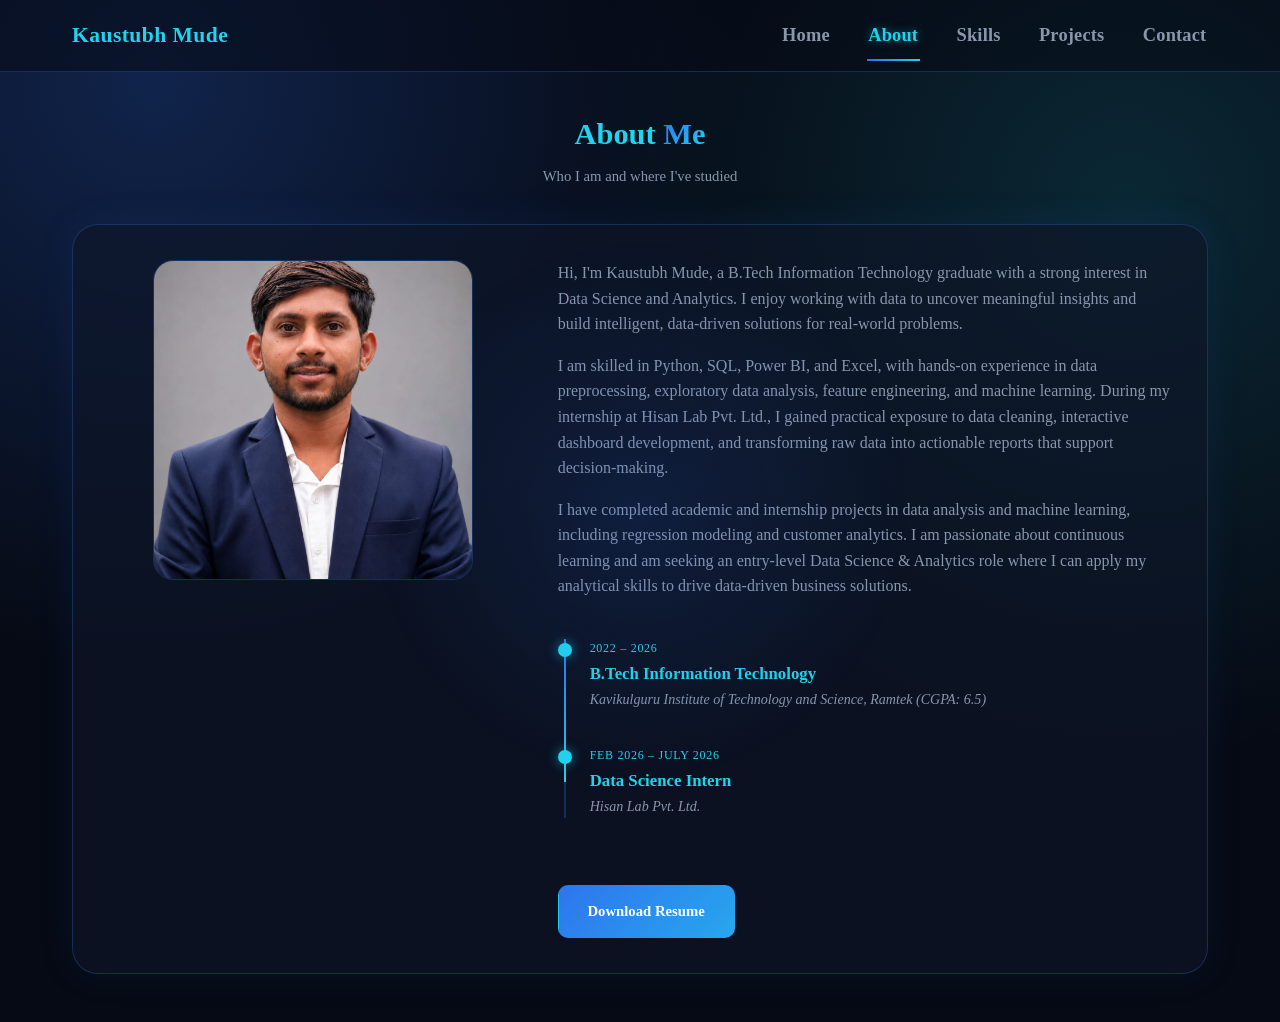
==== about.html @ b65ebd41 "Initial commit: Kaustubh Mude portfolio website" ====
<!DOCTYPE html>
<html lang="en">
<head>
<meta charset="UTF-8">
<meta name="viewport" content="width=device-width, initial-scale=1.0">
<title>About — Kaustubh Mude</title>
<link rel="stylesheet" href="style.css">
<style>
  /* Center the photo card within its grid column */
  .about-grid{
    align-items:start;
  }
  .about-photo-col{
    display:flex;
    justify-content:center;
    align-items:flex-start;
  }
  .flip-card{
    perspective:1200px;
  }
  .flip-inner{
    will-change:transform;
  }
  /* Glow that follows the cursor over the photo card */
  .flip-card{
    position:relative;
  }
  .flip-card::before{
    content:'';
    position:absolute;
    inset:-2px;
    border-radius:22px;
    background:radial-gradient(220px circle at var(--mx,50%) var(--my,50%), rgba(34,211,238,0.35), transparent 60%);
    opacity:0;
    transition:opacity .3s ease;
    pointer-events:none;
    z-index:2;
  }
  .flip-card:hover::before{
    opacity:1;
  }
</style>
</head>
<body>

  <div class="scroll-progress" id="scrollProgress"></div>
<div class="spotlight-cursor" id="spotlightCursor"></div>

<nav class="topnav">
  <div class="nav-inner">
    <div class="logo">Kaustubh Mude<span></span></div>
  
    <button class="nav-toggle" id="navToggle" aria-label="Menu"><span></span><span></span><span></span></button>
    <div class="nav-links" id="navLinks">
      <a href="index.html">Home</a>
      <a href="about.html" class="active">About</a>
      <a href="skills.html">Skills</a>
      <a href="projects.html">Projects</a>
      <a href="contact.html">Contact</a>
    </div>
  </div>
</nav>

<div class="page">
  <div class="head"><h2>About <span>Me</span></h2><p>Who I am and where I've studied</p></div>

  <section class="glow-card about-grid">
    <div class="about-photo-col">
      <div class="flip-card" id="flipCard">
        <div class="flip-inner">
          <div class="flip-front">
            <img src="profile.jpeg" alt="Kaustubh Mude">
          </div>
          <div class="flip-back">
            <h4>Quick facts</h4>
            <p>📍 Based in Nagpur, Maharashtra</p>
            <p>🎓 B.Tech IT, Kavikulguru Institute of Technology and Science</p>
            <p>💻 Loves building end-to-end ML pipelines</p>
            <p>📊 Passionate about Data Science & Analytics</p>
          </div>
        </div>
      </div>
    </div>

    <div class="about-text">
      <p>Hi, I'm Kaustubh Mude, a B.Tech Information Technology graduate with a strong interest in Data Science and Analytics. I enjoy working with data to uncover meaningful insights and build intelligent, data-driven solutions for real-world problems.</p>
      <p>I am skilled in Python, SQL, Power BI, and Excel, with hands-on experience in data preprocessing, exploratory data analysis, feature engineering, and machine learning. During my internship at Hisan Lab Pvt. Ltd., I gained practical exposure to data cleaning, interactive dashboard development, and transforming raw data into actionable reports that support decision-making.</p>
      <p>I have completed academic and internship projects in data analysis and machine learning, including regression modeling and customer analytics. I am passionate about continuous learning and am seeking an entry-level Data Science & Analytics role where I can apply my analytical skills to drive data-driven business solutions.</p>

      <div class="about-section-gap">
        <div class="timeline" id="timeline">
          <div class="timeline-fill" id="timelineFill"></div>

          <div class="timeline-item">
            <span class="timeline-dot"></span>
            <div class="timeline-year">2022 – 2026</div>
            <div class="timeline-title">B.Tech Information Technology</div>
            <div class="timeline-sub">Kavikulguru Institute of Technology and Science, Ramtek (CGPA: 6.5)</div>
          </div>

          <div class="timeline-item">
            <span class="timeline-dot"></span>
            <div class="timeline-year">Feb 2026 – July 2026</div>
            <div class="timeline-title">Data Science Intern</div>
            <div class="timeline-sub">Hisan Lab Pvt. Ltd.</div>
          </div>
        </div>

        <a href="Kaustubh_Mude_Resume.pdf" class="btn btn-primary btn-pulse" target="_blank" rel="noopener" style="margin-top:2rem; display:inline-flex;">
          Download Resume
        </a>
      </div>
    </div>
  </section>
</div>

<button class="back-to-top" id="backToTop" title="Back to top">↑</button>

<script>
  const toggle = document.getElementById('navToggle');
  const links = document.getElementById('navLinks');
  toggle.addEventListener('click', () => {
    links.classList.toggle('open');
    toggle.classList.toggle('open');
  });

  // Timeline scroll animation
  const timelineItems = document.querySelectorAll('.timeline-item');
  const timelineFill = document.getElementById('timelineFill');

  function updateTimeline() {
    let lastVisibleIndex = -1;

    timelineItems.forEach((item, i) => {
      const rect = item.getBoundingClientRect();
      if (rect.top < window.innerHeight * 0.85) {
        item.classList.add('in-view');
        lastVisibleIndex = i;
      }
    });

    if (lastVisibleIndex >= 0 && timelineItems.length > 0) {
      const lastItem = timelineItems[lastVisibleIndex];
      const timelineRect = document.getElementById('timeline').getBoundingClientRect();
      const itemRect = lastItem.getBoundingClientRect();
      const fillHeight = (itemRect.top + itemRect.height / 2) - timelineRect.top;
      timelineFill.style.height = Math.max(0, fillHeight) + 'px';
    }
  }

  window.addEventListener('scroll', updateTimeline);
  window.addEventListener('load', updateTimeline);
  window.addEventListener('resize', updateTimeline);

  // Scroll progress bar
  const scrollProgress = document.getElementById('scrollProgress');
  function updateScrollProgress() {
    const scrollTop = window.scrollY;
    const docHeight = document.documentElement.scrollHeight - window.innerHeight;
    const pct = docHeight > 0 ? (scrollTop / docHeight) * 100 : 0;
    scrollProgress.style.width = pct + '%';
  }
  window.addEventListener('scroll', updateScrollProgress);
  window.addEventListener('load', updateScrollProgress);

  // Back to top button
  const backToTop = document.getElementById('backToTop');
  window.addEventListener('scroll', () => {
    backToTop.classList.toggle('show', window.scrollY > 400);
  });
  backToTop.addEventListener('click', () => {
    window.scrollTo({ top: 0, behavior: 'smooth' });
  });

  // Theme toggle
  const themeToggle = document.getElementById('themeToggle');
  themeToggle.addEventListener('click', () => {
    document.body.classList.toggle('light-mode');
    themeToggle.textContent = document.body.classList.contains('light-mode') ? '☀️' : '🌙';
  });

  // Cursor spotlight glow
  const spotlight = document.getElementById('spotlightCursor');
  document.addEventListener('mousemove', (e) => {
    spotlight.style.setProperty('--x', e.clientX + 'px');
    spotlight.style.setProperty('--y', e.clientY + 'px');
  });

  // 3D tilt + glow-follow on the photo flip card
  const flipCard = document.getElementById('flipCard');
  flipCard.addEventListener('mousemove', (e) => {
    const rect = flipCard.getBoundingClientRect();
    const x = e.clientX - rect.left;
    const y = e.clientY - rect.top;

    // glow position
    flipCard.style.setProperty('--mx', x + 'px');
    flipCard.style.setProperty('--my', y + 'px');

    // subtle 3D tilt
    const centerX = rect.width / 2;
    const centerY = rect.height / 2;
    const rotateY = ((x - centerX) / centerX) * 8;
    const rotateX = -((y - centerY) / centerY) * 8;
    flipCard.style.setProperty('--tiltX', rotateX + 'deg');
    flipCard.style.setProperty('--tiltY', rotateY + 'deg');
    flipCard.querySelector('.flip-inner').style.transform =
      flipCard.matches(':hover') && !flipCard.classList.contains('flipped')
        ? `rotateX(${rotateX}deg) rotateY(${rotateY}deg)`
        : '';
  });
  flipCard.addEventListener('mouseleave', () => {
    flipCard.querySelector('.flip-inner').style.transform = '';
  });
</script>

<script src="common.js"></script>
</body>

</html>
---- style.css ----
*,*::before,*::after{box-sizing:border-box;margin:0;padding:0;}
:root{
  --bg:#060a14;
  --card:rgba(15,22,40,0.65);
  --border:rgba(59,130,246,0.25);
  --blue:#2F6FED;
  --cyan:#22d3ee;
  --text:#22d3ee;
  --muted:#8996ac;
  --grad:linear-gradient(135deg,#2F6FED,#22d3ee);
  --grad-soft:linear-gradient(135deg,rgba(47,111,237,0.9),rgba(34,211,238,0.9));

  /* Typography Scale */
  --font-heading:'Times New Roman', system-ui, sans-serif;
  --font-body:'Times New Roman', system-ui, sans-serif;

  --fs-h1: clamp(2.1rem, 6vw, 3.5rem);
  --fs-h2: clamp(1.5rem, 4vw, 2rem);
  --fs-h3: clamp(1rem, 2.4vw, 1.15rem);
  --fs-body: clamp(0.92rem, 1.6vw, 1rem);
  --fs-small: 0.875rem;
  --fs-xsmall: 0.75rem;

  --fw-bold: 700;
  --fw-semibold: 600;
  --fw-regular: 400;

  /* Fluid spacing — tightened so sections don't feel too far apart while scrolling */
  --space-section: clamp(2rem, 4vw, 3rem);
  --space-card: clamp(1.4rem, 3vw, 2.2rem);

  /* Motion */
  --ease: cubic-bezier(.4,0,.2,1);
}

h1, h2, h3, h4, .logo, .role, .edu-degree, .card h3{
  font-family: var(--font-heading);
}

p, a, span, li, .tag, .muted{
  font-family: var(--font-body);
}

h1{ font-size: var(--fs-h1); font-weight: var(--fw-bold); }
h2{ font-size: var(--fs-h2); font-weight: var(--fw-bold); }
h3{ font-size: var(--fs-h3); font-weight: var(--fw-semibold); }
p, body{ font-size: var(--fs-body); font-weight: var(--fw-regular); }
.eyebrow, .card-tag, .edu-year{ font-size: var(--fs-xsmall); }

/* scroll-behavior set to auto — Lenis (JS) now handles smooth scrolling.
   Leaving this as "smooth" causes native + Lenis scroll to fight each other,
   producing jerky speed and inconsistent section gaps. */
html{scroll-behavior:auto;}

body{
  background:
    radial-gradient(circle at 12% 8%, rgba(47,111,237,0.25) 0%, transparent 40%),
    radial-gradient(circle at 88% 20%, rgba(34,211,238,0.15) 0%, transparent 40%),
    var(--bg);
  color:var(--text);
  font-family:'Times New Roman',system-ui,-apple-system,sans-serif;
  line-height:1.6;
  min-height:100vh;
  overflow-x:hidden;
}
::selection{background:var(--blue);color:#fff;}
a{color:inherit;}
img{max-width:100%;display:block;}

/* Respect reduced-motion preference */
@media (prefers-reduced-motion: reduce){
  *{ animation-duration:0.01ms !important; animation-iteration-count:1 !important; transition-duration:0.01ms !important; scroll-behavior:auto !important; }
}

/* ===== LENIS SMOOTH SCROLL SUPPORT ===== */
/* Lenis adds these classes/attributes to <html> — keep native overscroll
   from double-bouncing against Lenis's own inertia. */
html.lenis, html.lenis body{
  height:auto;
}
html.lenis.lenis-smooth{
  scroll-behavior:auto !important;
}
html.lenis.lenis-smooth [data-lenis-prevent]{
  overscroll-behavior:contain;
}
html.lenis.lenis-stopped{
  overflow:hidden;
}
/* Elements Lenis measures/transforms — avoids sub-pixel jitter during scroll */
.lenis iframe{
  pointer-events:none;
}

/* ===== TOP NAV ===== */
.topnav{
  position:fixed; top:0; left:0; width:100%; z-index:200;
  background:rgba(6,10,20,0.55);
  border-bottom:1px solid var(--border);
  backdrop-filter:blur(14px);
  -webkit-backdrop-filter:blur(14px);
}
.nav-inner{
  max-width:1200px; margin:0 auto;
  padding:1rem clamp(1.2rem, 4vw, 2rem);
  display:flex; align-items:center; justify-content:space-between;
}
.logo{ font-size:clamp(1.15rem,2.5vw,1.35rem); font-weight:800; letter-spacing:.02em; }
.logo span{ color:var(--cyan); }
.nav-links{ display:flex; gap:clamp(1.2rem,3vw,2.2rem); align-items:center; }
.nav-links a{
  text-decoration:none; color:var(--muted); font-weight:700; font-size:clamp(0.95rem,1.6vw,1.15rem);
  padding:.3rem .1rem; transition:color .2s var(--ease); position:relative; letter-spacing:.01em;
}
.nav-links a::after{
  content:''; position:absolute; left:0; bottom:-6px; width:0; height:2px;
  background:var(--grad); transition:width .25s var(--ease);
}
.nav-links a:hover{ color:var(--text); }
.nav-links a:hover::after{ width:100%; }
.nav-links a.active{ color:var(--cyan); }
.nav-links a.active::after{ width:100%; }

/* Animated hamburger -> X */
.nav-toggle{
  display:none; flex-direction:column; justify-content:center; gap:5px;
  width:40px; height:40px; background:none; border:none; cursor:pointer;
  padding:6px; position:relative; z-index:210;
}
.nav-toggle span{
  width:24px; height:2px; background:var(--text); border-radius:2px;
  transition:transform .3s var(--ease), opacity .3s var(--ease);
  transform-origin:center;
}
.nav-toggle.open span:nth-child(1){ transform:translateY(7px) rotate(45deg); }
.nav-toggle.open span:nth-child(2){ opacity:0; }
.nav-toggle.open span:nth-child(3){ transform:translateY(-7px) rotate(-45deg); }

/* ===== PAGE WRAPPER ===== */
.page{
  max-width:1200px; margin:0 auto;
  padding:110px clamp(1.2rem, 4vw, 2rem) var(--space-section);
}

/* ===== GLOW CARD (reused block) ===== */
.glow-card{
  background:var(--card);
  border:1px solid var(--border);
  border-radius:26px;
  padding:var(--space-card) clamp(1.4rem,4vw,2.2rem);
  backdrop-filter:blur(14px);
  -webkit-backdrop-filter:blur(14px);
  box-shadow:0 0 40px rgba(47,111,237,0.08);
}

/* ===== HOME / HERO ===== */
.hero-split{
  display:grid; grid-template-columns:1.15fr .85fr; gap:clamp(2rem,5vw,3rem);
  align-items:center; min-height:calc(100vh - 180px);
}
.hero-text .eyebrow{
  display:inline-block; color:var(--cyan); font-weight:700; font-size:.85rem;
  letter-spacing:.08em; text-transform:uppercase; margin-bottom:1rem;
}
.hero-text h1{
  font-size:clamp(2.1rem,6vw,3.5rem); font-weight:800; line-height:1.15;
}
.hero-text h1 .hl{
  background:rgba(255,255,255,0.06); padding:.05em .35em; border-radius:6px;
  box-decoration-break:clone; -webkit-box-decoration-break:clone;
}
.hero-text h1 .grad{
  background:var(--grad); -webkit-background-clip:text; background-clip:text; color:transparent;
}
.hero-text .role{
  display:inline-block; margin-top:.9rem; font-size:clamp(1rem,2vw,1.15rem); font-weight:700; color:var(--cyan);
  background:rgba(34,211,238,0.08); padding:.15em .5em; border-radius:6px;
  box-decoration-break:clone; -webkit-box-decoration-break:clone;
}
.hero-text p.tag{ margin-top:1.4rem; max-width:480px; color:var(--muted); }
.hero-btns{ display:flex; gap:1rem; margin-top:2rem; flex-wrap:wrap; }

/* ===== BUTTONS (new, more responsive + attractive) ===== */
.btn{
  position:relative;
  padding:.85rem 1.8rem; border-radius:10px; font-weight:600; font-size:clamp(0.85rem,1.6vw,0.92rem);
  text-decoration:none; cursor:pointer; border:1px solid transparent;
  transition:transform .25s var(--ease), box-shadow .25s var(--ease), border-color .25s var(--ease), color .25s var(--ease);
  display:inline-flex; align-items:center; justify-content:center; gap:.5rem;
  overflow:hidden; isolation:isolate; white-space:nowrap;
}
.btn:focus-visible{ outline:2px solid var(--cyan); outline-offset:3px; }

.btn-primary{
  background:var(--grad); color:#fff;
  background-size:200% 200%;
  background-position:0% 50%;
}
.btn-primary::before{
  content:''; position:absolute; inset:0; z-index:-1;
  background:linear-gradient(120deg, transparent 20%, rgba(255,255,255,0.35) 45%, transparent 70%);
  transform:translateX(-120%);
  transition:transform .6s var(--ease);
}
.btn-primary:hover::before{ transform:translateX(120%); }
.btn-primary:hover{
  box-shadow:0 0 24px rgba(47,111,237,0.55);
  transform:translateY(-2px);
  background-position:100% 50%;
}
.btn-primary:active{ transform:translateY(0) scale(.98); }

.btn-ghost{
  border-color:var(--border); color:var(--text); background:transparent;
}
.btn-ghost::after{
  content:''; position:absolute; inset:0; z-index:-1; border-radius:inherit;
  background:var(--grad); opacity:0; transition:opacity .3s var(--ease);
}
.btn-ghost:hover{ border-color:transparent; color:#fff; transform:translateY(-2px); }
.btn-ghost:hover::after{ opacity:1; }
.btn-ghost:active{ transform:translateY(0) scale(.98); }

.social-row{ display:flex; gap:.8rem; margin-top:2.2rem; flex-wrap:wrap; }
.social-row a{
  width:42px; height:42px; border-radius:50%; border:1px solid var(--border);
  display:flex; align-items:center; justify-content:center; color:var(--muted);
  text-decoration:none; font-size:1rem; transition:all .25s var(--ease); background:rgba(255,255,255,0.02);
}
.social-row a:hover{
  color:#fff; border-color:transparent; background:var(--grad);
  box-shadow:0 0 16px rgba(47,111,237,0.5); transform:translateY(-3px) rotate(6deg);
}

.hero-visual{ position:relative; display:flex; align-items:center; justify-content:center; }
.hero-visual::before{
  content:''; position:absolute;
  width:min(410px, 78vw); height:min(410px, 78vw); border-radius:50%;
  background:radial-gradient(circle, rgba(47,111,237,0.35), rgba(34,211,238,0.12) 60%, transparent 75%);
  filter:blur(10px); z-index:0;
}
.photo-ring{
  position:relative; z-index:1;
  width:min(340px, 60vw); max-width:100%;
  aspect-ratio:1/1;
  border-radius:50%; padding:6px;
  background:conic-gradient(from 0deg, var(--blue), var(--cyan), var(--blue));
  animation:ringGlow 4s ease-in-out infinite;
}
@keyframes ringGlow{
  0%,100%{ box-shadow:0 0 30px rgba(47,111,237,0.4); }
  50%{ box-shadow:0 0 55px rgba(34,211,238,0.65); }
}
.photo-ring-inner{
  width:100%; height:100%; border-radius:50%; overflow:hidden; background:#0d1526;
}
.photo-ring-inner img{ width:100%; height:100%; object-fit:cover; }

/* ===== SECTION HEADS ===== */
.head{ text-align:center; margin-bottom:2.2rem; }
.head h2{ font-size:clamp(1.5rem,4vw,1.9rem); font-weight:700; }
.head h2 span{ background:var(--grad); -webkit-background-clip:text; background-clip:text; color:transparent; }
.head p{ color:var(--muted); margin-top:.4rem; font-size:.92rem; }

/* ===== ABOUT ===== */
.about-grid{ display:grid; grid-template-columns:.8fr 1.2fr; gap:clamp(1.6rem,4vw,2.5rem); align-items:start; }
.about-photo{ width:100%; border-radius:20px; overflow:hidden; border:1px solid var(--border); }
.about-photo img{ width:100%; height:100%; object-fit:cover; }
.about-text p{ color:var(--muted); margin-bottom:1rem; }
.edu-item{ padding:1rem 0; border-bottom:1px solid var(--border); display:flex; flex-direction:column; gap:.15rem; }
.edu-item:last-child{ border-bottom:none; }
.edu-year{ font-size:.75rem; color:var(--cyan); text-transform:uppercase; letter-spacing:.06em; }
.edu-degree{ font-size:clamp(0.95rem,2vw,1.05rem); font-weight:700; margin-top:.2rem; }
.edu-school{ font-size:.9rem; color:var(--muted); font-style:italic; }
.about-section-gap{ margin-top:2.5rem; }

/* ===== SKILLS ===== */
.skills-inner{ display:grid; grid-template-columns:1fr 1.2fr; gap:clamp(1.6rem,4vw,2.5rem); align-items:start; }
.skills-intro p{ color:var(--muted); font-size:.92rem; }
.skill-row{ margin-bottom:1.1rem; }
.skill-row:last-child{ margin-bottom:0; }
.skill-row .label{ display:flex; justify-content:space-between; align-items:baseline; font-size:.9rem; margin-bottom:.4rem; }
.skill-row .label b{ color:var(--cyan); font-weight:600; }
.track{ height:8px; background:#0d1526; border-radius:6px; overflow:hidden; }
.fill{
  height:100%; border-radius:6px; background:var(--grad); width:0;
  transition:width 1.2s var(--ease); box-shadow:0 0 10px rgba(34,211,238,0.5);
  position:relative; overflow:hidden;
}
.fill::after{
  content:''; position:absolute; inset:0;
  background:linear-gradient(90deg, transparent, rgba(255,255,255,0.4), transparent);
  animation:shimmer 2.4s ease-in-out infinite;
}
@keyframes shimmer{
  0%{ transform:translateX(-100%); }
  100%{ transform:translateX(100%); }
}

/* ===== PORTFOLIO ===== */
.projects-grid{
  display:grid;
  grid-template-columns:repeat(auto-fit, minmax(min(100%, 280px), 1fr));
  gap:clamp(1rem,3vw,1.4rem);
  align-items:stretch;
}
.card{
  background:#0b1224; border:1px solid var(--border); border-radius:16px;
  overflow:hidden; transition:transform .3s var(--ease), border-color .3s var(--ease), box-shadow .3s var(--ease);
  display:flex; flex-direction:column;
}
.card:hover{ transform:translateY(-4px); border-color:var(--blue); box-shadow:0 12px 30px rgba(47,111,237,0.2); }
.card-banner{
  height:110px; background:linear-gradient(135deg, rgba(47,111,237,0.35), rgba(34,211,238,0.35));
  display:flex; align-items:center; justify-content:center; font-size:1.7rem; flex-shrink:0;
}
.card-body{ padding:clamp(1rem,3vw,1.2rem); display:flex; flex-direction:column; flex:1; }
.card-tag{ font-size:.7rem; text-transform:uppercase; letter-spacing:.07em; color:var(--cyan); font-weight:700; margin-bottom:.4rem; }
.card h3{ font-size:clamp(0.95rem,2vw,1.02rem); margin-bottom:.5rem; }
.card p{ font-size:.85rem; color:var(--muted); margin-bottom:.9rem; flex:1; }
.pills{ display:flex; flex-wrap:wrap; gap:.35rem; margin-top:auto; }
.pill{ background:#0d1526; border:1px solid var(--border); color:var(--muted); font-size:.7rem; padding:.2rem .55rem; border-radius:6px; }

.card-impact{
  display:flex; align-items:center; gap:.4rem;
  font-size:.82rem; font-weight:600; color:var(--cyan);
  background:rgba(34,211,238,0.08); border:1px solid rgba(34,211,238,0.25);
  border-radius:8px; padding:.5rem .7rem; margin-bottom:.9rem;
}
.card-impact::before{ content:"📈"; font-size:.9rem; }

.card-links{ display:flex; gap:.7rem; margin-top:auto; padding-top:.9rem; flex-wrap:wrap; }
.card-links a{
  flex:1 1 120px; text-align:center; font-size:.82rem; font-weight:600;
  text-decoration:none; padding:.55rem .8rem; border-radius:8px;
  transition:transform .2s var(--ease), box-shadow .2s var(--ease), border-color .2s var(--ease), color .2s var(--ease);
}
.card-links .demo-link{ background:var(--grad); color:#fff; }
.card-links .demo-link:hover{ box-shadow:0 0 16px rgba(47,111,237,0.5); transform:translateY(-2px); }
.card-links .code-link{ border:1px solid var(--border); color:var(--text); background:transparent; }
.card-links .code-link:hover{ border-color:var(--blue); color:var(--cyan); }

.project-link{
    display:inline-block;
    margin-top:18px;
    font-size:1rem;
    font-weight:700;
    color:var(--text);
    text-decoration:none;
    border-bottom:2px solid var(--blue);
    padding-bottom:3px;
    transition:all .3s var(--ease);
}
.project-link:hover{
    color:var(--cyan);
    border-color:var(--cyan);
    transform:translateX(6px);
}

/* ===== CONTACT ===== */
/* ===== CONTACT ===== */

.contact-box{ text-align:center; display:flex; flex-direction:column; align-items:center; }

.contact-sub{ color:var(--muted); font-size:var(--fs-intro); margin-top:.5rem; }

.contact-links{ display:flex; gap:1.2rem; justify-content:center; margin-top:1.8rem; flex-wrap:wrap; }

.contact-links a{

  text-decoration:none; font-weight:600; font-size:.92rem;

  display:flex; align-items:center; gap:.4rem;

  padding:.75rem 1.4rem; border:1px solid var(--border); border-radius:10px;

  transition:all var(--dur-fast) var(--ease);

}

.contact-links a:hover{ border-color:var(--blue); color:var(--cyan); box-shadow:0 0 16px rgba(47,111,237,0.25); transform:translateY(-2px); }



footer{ text-align:center; color:var(--muted); font-size:.82rem; padding:2.5rem 1rem 3rem; }

/* ===== RESPONSIVE BREAKPOINTS ===== */

/* Large tablets / small laptops */
@media(max-width:1024px){
  .page{ padding-top:120px; }
  .hero-split{ gap:2rem; }
}

/* Small laptops — collapse hero to a single centered column so the
   photo ring and text never feel cramped or get clipped. */
@media(max-width:1024px) and (min-width:861px){
  .hero-split{ grid-template-columns:1fr; text-align:center; min-height:auto; padding-top:1rem; gap:2.5rem; }
  .hero-btns, .social-row{ justify-content:center; }
  .hero-text p.tag{ margin-left:auto; margin-right:auto; }
  .hero-visual{ order:-1; }
}

/* Tablets */
@media(max-width:860px){
  .hero-split{ grid-template-columns:1fr; text-align:center; min-height:auto; padding-top:1rem; }
  .hero-btns, .social-row{ justify-content:center; }
  .hero-text p.tag{ margin-left:auto; margin-right:auto; }
  .about-grid{ grid-template-columns:1fr; }
  .skills-inner{ grid-template-columns:1fr; }
  .hero-visual{ order:-1; }
}

/* Mobile nav */
@media(max-width:700px){
  .nav-links{
    position:absolute; top:100%; left:0; width:100%; flex-direction:column;
    background:rgba(6,10,20,0.97); padding:1.2rem clamp(1.2rem,4vw,2rem); gap:1.2rem;
    border-bottom:1px solid var(--border);
    max-height:0; overflow:hidden; opacity:0;
    transition:max-height .35s var(--ease), opacity .3s var(--ease);
  }
  .nav-links.open{ display:flex; max-height:400px; opacity:1; }
  .nav-toggle{ display:flex; }
  .page{ padding-top:100px; }
  .btn{ width:100%; }
  .hero-btns{ flex-direction:column; align-items:stretch; }
}

/* Small phones */
@media(max-width:480px){
  .page{ padding-left:1.2rem; padding-right:1.2rem; }
  .hero-text p.tag{ font-size:0.92rem; }
  .glow-card{ padding:1.6rem 1.2rem; border-radius:18px; }
  .photo-ring{ width:min(260px, 70vw); }
  .card-links{ flex-direction:column; }
  .card-links a{ flex:1 1 auto; }
  .social-row a{ width:38px; height:38px; }
}

/* Very small phones */
@media(max-width:380px){
  .logo{ font-size:1.05rem; }
  .nav-inner{ padding:.85rem 1rem; }
  .btn{ padding:.75rem 1.3rem; }
}

/* =========================================================
   NEW HERO FEATURES
   ========================================================= */

/* 1) Cursor spotlight glow — put one <div class="spotlight-cursor"></div>
      right after <body> opening tag */
.spotlight-cursor{
  pointer-events:none;
  position:fixed; inset:0; z-index:5;
  background:radial-gradient(600px circle at var(--x,50%) var(--y,50%), rgba(47,111,237,0.14), transparent 45%);
  transition:background .12s linear;
}
@media(max-width:700px){ .spotlight-cursor{ display:none; } } /* no hover on touch devices */

/* 2) Magnetic buttons — add class "btn-magnetic" alongside .btn-primary/.btn-ghost */
.btn-magnetic{ will-change:transform; }

/* 3) Typewriter role-switcher — wrap the changing word in <span class="role-type" id="roleType"></span> */
.role-type{
  display:inline-block; position:relative; min-height:1.3em;
  border-right:2px solid var(--cyan);
  animation:blink-caret .75s step-end infinite;
  padding-right:2px;
}
@keyframes blink-caret{ 50%{ border-color:transparent; } }

/* 4) Live status badge */
.status-badge{
  display:inline-flex; align-items:center; gap:.55rem;
  background:rgba(34,211,238,0.08); border:1px solid rgba(34,211,238,0.25);
  padding:.4rem .95rem; border-radius:999px; font-size:.8rem; font-weight:700;
  color:var(--cyan); margin-bottom:1rem; letter-spacing:.02em;
}
.status-dot{
  width:8px; height:8px; border-radius:50%; background:#22c55e; flex-shrink:0;
  animation:pulse-dot 2s infinite;
}
@keyframes pulse-dot{
  0%{ box-shadow:0 0 0 0 rgba(34,197,94,0.55); }
  70%{ box-shadow:0 0 0 9px rgba(34,197,94,0); }
  100%{ box-shadow:0 0 0 0 rgba(34,197,94,0); }
}

/* 5) 3D tilt photo — wrap .photo-ring in <div class="photo-ring-wrap"> */
.photo-ring-wrap{ perspective:900px; }
.photo-ring-wrap .photo-ring{
  transition:transform .15s ease-out;
  transform-style:preserve-3d;
}

/* 8) Floating tech-stack badges around hero photo */
/* Floating tech icon chips around hero photo */
.tech-orbit{
  position:absolute; inset:0; pointer-events:none; z-index:2;
}

.tech-badge{
  position:absolute;
  width:58px; height:58px;
  display:flex; align-items:center; justify-content:center;
  background:#0d1526;
  border:1px solid var(--border);
  border-radius:18px;
  font-size:1.7rem;
  box-shadow:0 10px 26px rgba(0,0,0,0.45);
  animation:float-badge 6s ease-in-out infinite;
}

.tech-badge:hover{
  transform:translateY(-6px) scale(1.08);
  box-shadow:0 14px 32px rgba(47,111,237,0.4);
}

@keyframes float-badge{
  0%,100%{ transform:translateY(0); }
  50%{ transform:translateY(-14px); }
}

.deco-dot{
  position:absolute;
  border-radius:50%;
  background:rgba(255,255,255,0.06);
  border:1px solid rgba(255,255,255,0.08);
  animation:float-badge 7s ease-in-out infinite;
}

@media(max-width:860px){
  .tech-orbit{ display:none; }
}

/* Scroll progress bar */
.scroll-progress{
  position:fixed; top:0; left:0; height:3px; width:0%;
  background:var(--grad); z-index:999; transition:width .1s linear;
}

/* Page fade-in on load */
body{ animation:pageFadeIn .5s ease both; }
@keyframes pageFadeIn{
  from{ opacity:0; transform:translateY(8px); }
  to{ opacity:1; transform:translateY(0); }
}

/* Back to top button */
.back-to-top{
  position:fixed; bottom:24px; right:24px; z-index:150;
  width:46px; height:46px; border-radius:50%;
  background:var(--grad); color:#fff; border:none; cursor:pointer;
  display:flex; align-items:center; justify-content:center; font-size:1.1rem;
  box-shadow:0 8px 22px rgba(47,111,237,0.4);
  opacity:0; visibility:hidden; transform:translateY(10px);
  transition:all .3s var(--ease);
}
.back-to-top.show{ opacity:1; visibility:visible; transform:translateY(0); }
.back-to-top:hover{ transform:translateY(-4px); box-shadow:0 12px 28px rgba(47,111,237,0.55); }

/* Theme toggle (light mode override) */
.theme-toggle{
  width:42px; height:42px; border-radius:50%; border:1px solid var(--border);
  background:transparent; color:var(--text); cursor:pointer; font-size:1.1rem;
  display:flex; align-items:center; justify-content:center; transition:.2s;
}
.theme-toggle:hover{ border-color:var(--blue); color:var(--cyan); }

body.light-mode{
  --bg:#f4f7fc;
  --card:rgba(255,255,255,0.75);
  --border:rgba(47,111,237,0.18);
  --text:#101828;
  --muted:#5b6577;
}

/* =========================================================
   ABOUT PAGE
   ========================================================= */

/* Timeline */
.timeline{ position:relative; margin-top:2rem; padding-left:2rem; }
.timeline::before{
  content:''; position:absolute; left:6px; top:0; bottom:0; width:2px;
  background:var(--border);
}
.timeline-fill{
  position:absolute; left:6px; top:0; width:2px; height:0%;
  background:var(--grad); transition:height .3s ease;
}
.timeline-item{
  position:relative; margin-bottom:2.2rem; opacity:0; transform:translateX(-14px);
  transition:opacity .5s ease, transform .5s ease;
}
.timeline-item.in-view{ opacity:1; transform:translateX(0); }
.timeline-dot{
  position:absolute; left:-2rem; top:4px; width:14px; height:14px; border-radius:50%;
  background:#0d1526; border:2px solid var(--border); transition:.3s;
}
.timeline-item.in-view .timeline-dot{
  background:var(--cyan); border-color:var(--cyan); box-shadow:0 0 12px rgba(34,211,238,0.6);
}
.timeline-year{ font-size:.75rem; color:var(--cyan); text-transform:uppercase; letter-spacing:.06em; }
.timeline-title{ font-size:1.05rem; font-weight:700; margin-top:.2rem; }
.timeline-sub{ font-size:.88rem; color:var(--muted); font-style:italic; }

/* Pulsing resume button */
.btn-pulse{ animation:pulseGlow 2.2s ease-in-out infinite; }
@keyframes pulseGlow{
  0%,100%{ box-shadow:0 0 0 0 rgba(47,111,237,0.5); }
  50%{ box-shadow:0 0 0 10px rgba(47,111,237,0); }
}

/* Flip card */
.flip-card{ perspective:1000px; width:100%; max-width:320px; aspect-ratio:1/1; margin:0 auto; }
.flip-inner{
  position:relative; width:100%; height:100%; transition:transform .6s var(--ease);
  transform-style:preserve-3d;
}
.flip-card:hover .flip-inner{ transform:rotateY(180deg); }
.flip-front, .flip-back{
  position:absolute; inset:0; backface-visibility:hidden; border-radius:20px;
  overflow:hidden; border:1px solid var(--border);
}
.flip-front img{ width:100%; height:100%; object-fit:cover; }
.flip-back{
  background:var(--card); backdrop-filter:blur(14px); transform:rotateY(180deg);
  display:flex; flex-direction:column; justify-content:center; padding:1.5rem; gap:.8rem;
}
.flip-back h4{ color:var(--cyan); font-size:.95rem; margin-bottom:.4rem; }
.flip-back p{ font-size:.85rem; color:var(--muted); }

/* =========================================================
   SKILLS PAGE
   ========================================================= */

/* Tabs */
.skill-tabs{ display:flex; gap:.6rem; margin-bottom:1.6rem; flex-wrap:wrap; }
.skill-tab{
  padding:.55rem 1.1rem; border-radius:999px; border:1px solid var(--border);
  background:transparent; color:var(--muted); font-weight:600; font-size:.85rem;
  cursor:pointer; transition:.25s;
}
.skill-tab:hover{ color:var(--text); border-color:var(--blue); }
.skill-tab.active{ background:var(--grad); color:#fff; border-color:transparent; }
.skill-panel{ display:none; }
.skill-panel.active{ display:block; animation:pageFadeIn .35s ease both; }

/* Tooltip on skill bars */
.skill-row{ position:relative; }
.skill-row .tooltip{
  position:absolute; bottom:100%; left:0; margin-bottom:.5rem;
  background:#0d1526; border:1px solid var(--border); color:var(--text);
  font-size:.75rem; padding:.45rem .7rem; border-radius:8px; white-space:nowrap;
  opacity:0; pointer-events:none; transform:translateY(4px);
  transition:opacity .2s, transform .2s; z-index:10;
}
.skill-row:hover .tooltip{ opacity:1; transform:translateY(0); }

/* Radar chart container */
.radar-wrap{ max-width:420px; margin:2rem auto 0; }

/* =========================================================
   PROJECTS PAGE
   ========================================================= */

.filter-row{ display:flex; gap:.6rem; margin-bottom:1.6rem; flex-wrap:wrap; }
.filter-btn{
  padding:.5rem 1.05rem; border-radius:999px; border:1px solid var(--border);
  background:transparent; color:var(--muted); font-size:.82rem; font-weight:600;
  cursor:pointer; transition:.25s;
}
.filter-btn:hover{ color:var(--text); border-color:var(--blue); }
.filter-btn.active{ background:var(--grad); color:#fff; border-color:transparent; }
.card{ display:none; } /* hidden by default, JS shows matching ones */
.card.show{ display:flex; animation:pageFadeIn .35s ease both; }

/* Hover preview swap */
.card-banner{ position:relative; overflow:hidden; }
.card-banner img.preview-gif{
  position:absolute; inset:0; width:100%; height:100%; object-fit:cover;
  opacity:0; transition:opacity .3s ease;
}
.card:hover .card-banner img.preview-gif{ opacity:1; }

/* GitHub stats badge */
.gh-stats{ display:flex; gap:.7rem; margin-top:.6rem; font-size:.75rem; color:var(--muted); }
.gh-stats span{ display:flex; align-items:center; gap:.25rem; }

/* =========================================================
   CONTACT PAGE
   ========================================================= */

/* Floating label inputs */
.form-group{ position:relative; margin-bottom:1.6rem; }
.form-group input, .form-group textarea{
  width:100%; padding:1rem .9rem .5rem; background:#0d1526;
  border:1px solid var(--border); border-radius:10px; color:var(--text);
  font-size:.95rem; outline:none; transition:border-color .2s;
}
.form-group input:focus, .form-group textarea:focus{ border-color:var(--blue); }
.form-group label{
  position:absolute; left:.9rem; top:1rem; color:var(--muted); font-size:.95rem;
  pointer-events:none; transition:all .2s ease;
}
.form-group input:focus + label,
.form-group input:not(:placeholder-shown) + label,
.form-group textarea:focus + label,
.form-group textarea:not(:placeholder-shown) + label{
  top:-.5rem; left:.7rem; font-size:.72rem; color:var(--cyan);
  background:var(--bg); padding:0 .3rem;
}

/* Copy email button + toast */
.copy-email-btn{
  border:1px solid var(--border); background:transparent; color:var(--text);
  padding:.5rem .9rem; border-radius:8px; font-size:.82rem; cursor:pointer; transition:.2s;
}
.copy-email-btn:hover{ border-color:var(--blue); color:var(--cyan); }
.toast{
  position:fixed; bottom:24px; left:50%; transform:translateX(-50%) translateY(20px);
  background:#0d1526; border:1px solid var(--border); color:var(--text);
  padding:.7rem 1.2rem; border-radius:10px; font-size:.85rem;
  opacity:0; pointer-events:none; transition:all .3s ease; z-index:300;
}
.toast.show{ opacity:1; transform:translateX(-50%) translateY(0); }

/* ==========================================================================
   ★ ADDITIONS BELOW
   ========================================================================== */

/* -----------------------------------------------------------
   A) BACKGROUND AMBIENCE: animated gradient, floating particles,
      neural-network lines, blob shape, moving stars
----------------------------------------------------------- */

/* A1) Animated gradient background (alternative full-page backdrop) */
.bg-animated-gradient{
  position:fixed; inset:0; z-index:-2;
  background:linear-gradient(-45deg, #060a14, #0b1a3a, #062633, #060a14);
  background-size:400% 400%;
  animation:gradientShift 16s ease infinite;
}
@keyframes gradientShift{
  0%{ background-position:0% 50%; }
  50%{ background-position:100% 50%; }
  100%{ background-position:0% 50%; }
}

/* A2) Floating particles container — populate with JS-generated <span class="particle"> */
.bg-particles{
  position:fixed; inset:0; z-index:-1; overflow:hidden; pointer-events:none;
}
.particle{
  position:absolute; bottom:-10px; border-radius:50%;
  background:radial-gradient(circle, rgba(34,211,238,0.9), rgba(47,111,237,0.1));
  animation:floatUp linear infinite;
}
@keyframes floatUp{
  0%{ transform:translateY(0) translateX(0); opacity:0; }
  10%{ opacity:.8; }
  90%{ opacity:.4; }
  100%{ transform:translateY(-110vh) translateX(20px); opacity:0; }
}

/* A3) AI neural-network animation — canvas element, JS draws nodes/lines onto it */
.bg-neural{
  position:fixed; inset:0; z-index:-1; pointer-events:none; opacity:.55;
}

/* A4) Blob animation — soft morphing shape behind hero content */
.bg-blob{
  position:fixed; z-index:-2; filter:blur(60px); opacity:.5;
  border-radius:42% 58% 65% 35% / 45% 45% 55% 55%;
  animation:blobMorph 12s ease-in-out infinite, blobDrift 18s ease-in-out infinite;
}
.blob-1{
  width:420px; height:420px; top:-100px; left:-120px;
  background:radial-gradient(circle at 30% 30%, var(--blue), transparent 70%);
}
.blob-2{
  width:380px; height:380px; bottom:-140px; right:-100px;
  background:radial-gradient(circle at 60% 60%, var(--cyan), transparent 70%);
  animation-delay:-4s, -6s;
}
@keyframes blobMorph{
  0%,100%{ border-radius:42% 58% 65% 35% / 45% 45% 55% 55%; }
  50%{ border-radius:58% 42% 35% 65% / 55% 60% 40% 45%; }
}
@keyframes blobDrift{
  0%,100%{ transform:translate(0,0) scale(1); }
  50%{ transform:translate(30px,-20px) scale(1.08); }
}

/* A5) Moving stars — small twinkling dots, populate with JS-generated <span class="star"> */
.bg-stars{ position:fixed; inset:0; z-index:-2; overflow:hidden; pointer-events:none; }
.star{
  position:absolute; width:2px; height:2px; background:#fff; border-radius:50%;
  animation:twinkle var(--dur, 3s) ease-in-out infinite, driftStar var(--drift-dur, 40s) linear infinite;
  opacity:.6;
}
@keyframes twinkle{
  0%,100%{ opacity:.15; }
  50%{ opacity:1; }
}
@keyframes driftStar{
  from{ transform:translateY(0); }
  to{ transform:translateY(-30px); }
}

/* -----------------------------------------------------------
   B) STICKY NAVBAR — active-section highlight
----------------------------------------------------------- */
.nav-links a.active{
  color:var(--cyan);
  text-shadow:0 0 10px rgba(34,211,238,0.5);
}
.topnav.scrolled{
  background:rgba(6,10,20,0.85);
  box-shadow:0 4px 24px rgba(0,0,0,0.35);
}

/* -----------------------------------------------------------
   C) SKILLS — categorized badge cards
----------------------------------------------------------- */
.skill-cat-grid{
  display:grid;
  grid-template-columns:repeat(auto-fit, minmax(min(100%, 240px), 1fr));
  gap:clamp(1rem,3vw,1.4rem);
  margin-top:1.5rem;
}
.skill-cat-card{
  background:var(--card); border:1px solid var(--border); border-radius:18px;
  padding:1.3rem 1.2rem; backdrop-filter:blur(14px); -webkit-backdrop-filter:blur(14px);
  transition:transform .3s var(--ease), border-color .3s var(--ease), box-shadow .3s var(--ease);
}
.skill-cat-card:hover{
  transform:translateY(-4px); border-color:var(--blue);
  box-shadow:0 12px 30px rgba(47,111,237,0.18);
}
.skill-cat-title{
  font-size:.95rem; font-weight:700; color:var(--cyan);
  text-transform:uppercase; letter-spacing:.05em; margin-bottom:.9rem;
  display:flex; align-items:center; gap:.5rem;
}
.badge-row{ display:flex; flex-wrap:wrap; gap:.6rem; }
.skill-badge{
  display:inline-flex; align-items:center; gap:.45rem;
  background:#0d1526; border:1px solid var(--border); color:var(--text);
  font-size:.82rem; font-weight:600; padding:.45rem .85rem; border-radius:10px;
  transition:transform .2s var(--ease), border-color .2s var(--ease), box-shadow .2s var(--ease);
}
.skill-badge i, .skill-badge svg, .skill-badge img{
  width:1.05em; height:1.05em; font-size:1.05em; flex-shrink:0;
}
.skill-badge:hover{
  transform:translateY(-3px) scale(1.04); border-color:var(--cyan);
  box-shadow:0 6px 16px rgba(34,211,238,0.3);
}

/* -----------------------------------------------------------
   D) CIRCULAR SKILL PROGRESS INDICATORS
----------------------------------------------------------- */
.circ-skill-grid{
  display:grid; grid-template-columns:repeat(auto-fit, minmax(130px,1fr));
  gap:1.4rem; margin-top:1.5rem; text-align:center;
}
.circ-skill{ position:relative; width:130px; margin:0 auto; }
.circ-skill svg{ width:100%; height:100%; transform:rotate(-90deg); }
.circ-track{
  fill:none; stroke:#0d1526; stroke-width:10;
}
.circ-fill{
  fill:none; stroke:url(#circGradient); stroke-width:10; stroke-linecap:round;
  stroke-dasharray:326.7; /* 2*PI*52 */
  stroke-dashoffset:calc(326.7 - (326.7 * var(--pct, 0) / 100));
  transition:stroke-dashoffset 1.4s var(--ease);
  filter:drop-shadow(0 0 6px rgba(34,211,238,0.5));
}
.circ-label{
  position:absolute; inset:0; display:flex; flex-direction:column;
  align-items:center; justify-content:center;
}
.circ-pct{ font-size:1.1rem; font-weight:800; color:var(--text); }
.circ-name{ font-size:.72rem; color:var(--muted); margin-top:.2rem; }

/* -----------------------------------------------------------
   E) PROJECT DETAIL MODAL POPUP
----------------------------------------------------------- */
.modal-overlay{
  position:fixed; inset:0; z-index:400;
  background:rgba(4,7,14,0.75); backdrop-filter:blur(6px); -webkit-backdrop-filter:blur(6px);
  display:flex; align-items:center; justify-content:center; padding:1.5rem;
  opacity:0; visibility:hidden; transition:opacity .3s var(--ease), visibility .3s var(--ease);
}
.modal-overlay.open{ opacity:1; visibility:visible; }
.modal-box{
  background:#0b1224; border:1px solid var(--border); border-radius:22px;
  max-width:720px; width:100%; max-height:85vh; overflow-y:auto;
  padding:clamp(1.5rem,4vw,2.2rem);
  transform:translateY(24px) scale(.97); transition:transform .35s var(--ease);
  box-shadow:0 30px 80px rgba(0,0,0,0.55);
}
.modal-overlay.open .modal-box{ transform:translateY(0) scale(1); }
.modal-close{
  position:absolute; top:1.2rem; right:1.4rem; background:transparent; border:none;
  color:var(--muted); font-size:1.6rem; line-height:1; cursor:pointer; transition:color .2s;
}
.modal-close:hover{ color:var(--cyan); }
.modal-title{ font-size:1.3rem; font-weight:800; margin-bottom:.3rem; }
.modal-subtitle{ color:var(--cyan); font-size:.85rem; font-weight:600; margin-bottom:1.2rem; }
.modal-section{ margin-bottom:1.2rem; }
.modal-section h5{
  font-size:.8rem; text-transform:uppercase; letter-spacing:.06em;
  color:var(--cyan); margin-bottom:.4rem;
}
.modal-section p{ color:var(--muted); font-size:.9rem; }
.modal-screens{
  display:grid; grid-template-columns:repeat(auto-fit,minmax(140px,1fr)); gap:.7rem; margin-top:.6rem;
}
.modal-screens img{ border-radius:10px; border:1px solid var(--border); }
.modal-metric{
  display:inline-flex; align-items:center; gap:.4rem; background:rgba(34,211,238,0.08);
  border:1px solid rgba(34,211,238,0.25); color:var(--cyan); font-weight:700;
  font-size:.85rem; padding:.4rem .8rem; border-radius:8px; margin-right:.5rem; margin-bottom:.5rem;
}
body.modal-open{ overflow:hidden; } /* lock scroll when modal is open */

/* -----------------------------------------------------------
   F) SCROLL-REVEAL / ENTRANCE ANIMATION UTILITIES
----------------------------------------------------------- */
.reveal{ opacity:0; transition:opacity .6s var(--ease), transform .6s var(--ease); }
.reveal.in-view{ opacity:1; transform:none; }

.fade-up{ transform:translateY(28px); }
.fade-down{ transform:translateY(-28px); }
.slide-left{ transform:translateX(-40px); }
.slide-right{ transform:translateX(40px); }
.zoom-in{ transform:scale(.9); }
.rotate-in{ transform:rotate(-6deg) scale(.95); }

/* Hover-lift utility, usable on any card/badge/button */
.hover-lift{ transition:transform .25s var(--ease), box-shadow .25s var(--ease); }
.hover-lift:hover{ transform:translateY(-6px); box-shadow:0 14px 32px rgba(47,111,237,0.25); }

/* Ripple button effect — add class "btn-ripple", JS injects a .ripple span on click */
.btn-ripple{ position:relative; overflow:hidden; }
.btn-ripple .ripple{
  position:absolute; border-radius:50%; transform:scale(0);
  background:rgba(255,255,255,0.5); animation:rippleAnim .6s ease-out;
  pointer-events:none;
}
@keyframes rippleAnim{
  to{ transform:scale(3); opacity:0; }
}

/* -----------------------------------------------------------
   G) CURSOR EFFECTS — custom cursor, glow, magnetic buttons
----------------------------------------------------------- */
@media(hover:hover) and (pointer:fine){
  body.custom-cursor-active{ cursor:none; }
  body.custom-cursor-active a, body.custom-cursor-active button{ cursor:none; }
}

.custom-cursor{
  position:fixed; top:0; left:0; width:32px; height:32px; border-radius:50%;
  border:1.5px solid var(--cyan); pointer-events:none; z-index:9999;
  transform:translate(-50%,-50%); transition:width .2s var(--ease), height .2s var(--ease),
    background .2s var(--ease), border-color .2s var(--ease);
  mix-blend-mode:difference;
}
.custom-cursor-dot{
  position:fixed; top:0; left:0; width:6px; height:6px; border-radius:50%;
  background:var(--cyan); pointer-events:none; z-index:9999; transform:translate(-50%,-50%);
}
body.cursor-hover .custom-cursor{
  width:54px; height:54px; background:rgba(34,211,238,0.15); border-color:transparent;
}

.cursor-glow{
  position:fixed; top:0; left:0; width:220px; height:220px; border-radius:50%;
  background:radial-gradient(circle, rgba(47,111,237,0.25), transparent 70%);
  pointer-events:none; z-index:9998; transform:translate(-50%,-50%);
  transition:opacity .3s ease; filter:blur(4px);
}

.btn-magnetic{
  transform:translate(var(--mx, 0), var(--my, 0));
  transition:transform .25s var(--ease);
}
.btn-magnetic:not(:hover){ --mx:0px; --my:0px; }

/* =========================================================
   VISIBLE THEMED SCROLLBAR — keeps the scrollbar clearly
   visible on the dark background
   ========================================================= */
html{
  scrollbar-color: var(--blue) #0a1220;
  scrollbar-width: auto;
}
::-webkit-scrollbar{
  width:12px; height:12px;
}
::-webkit-scrollbar-track{
  background:#0a1220;
}
::-webkit-scrollbar-thumb{
  background:linear-gradient(180deg, var(--blue), var(--cyan));
  border-radius:8px;
  border:2px solid #0a1220;
}
::-webkit-scrollbar-thumb:hover{
  background:var(--cyan);
}
@media(max-width:700px){
  /* Mobile browsers use overlay scrollbars by default; keep them slim */
  ::-webkit-scrollbar{ width:6px; height:6px; }
}
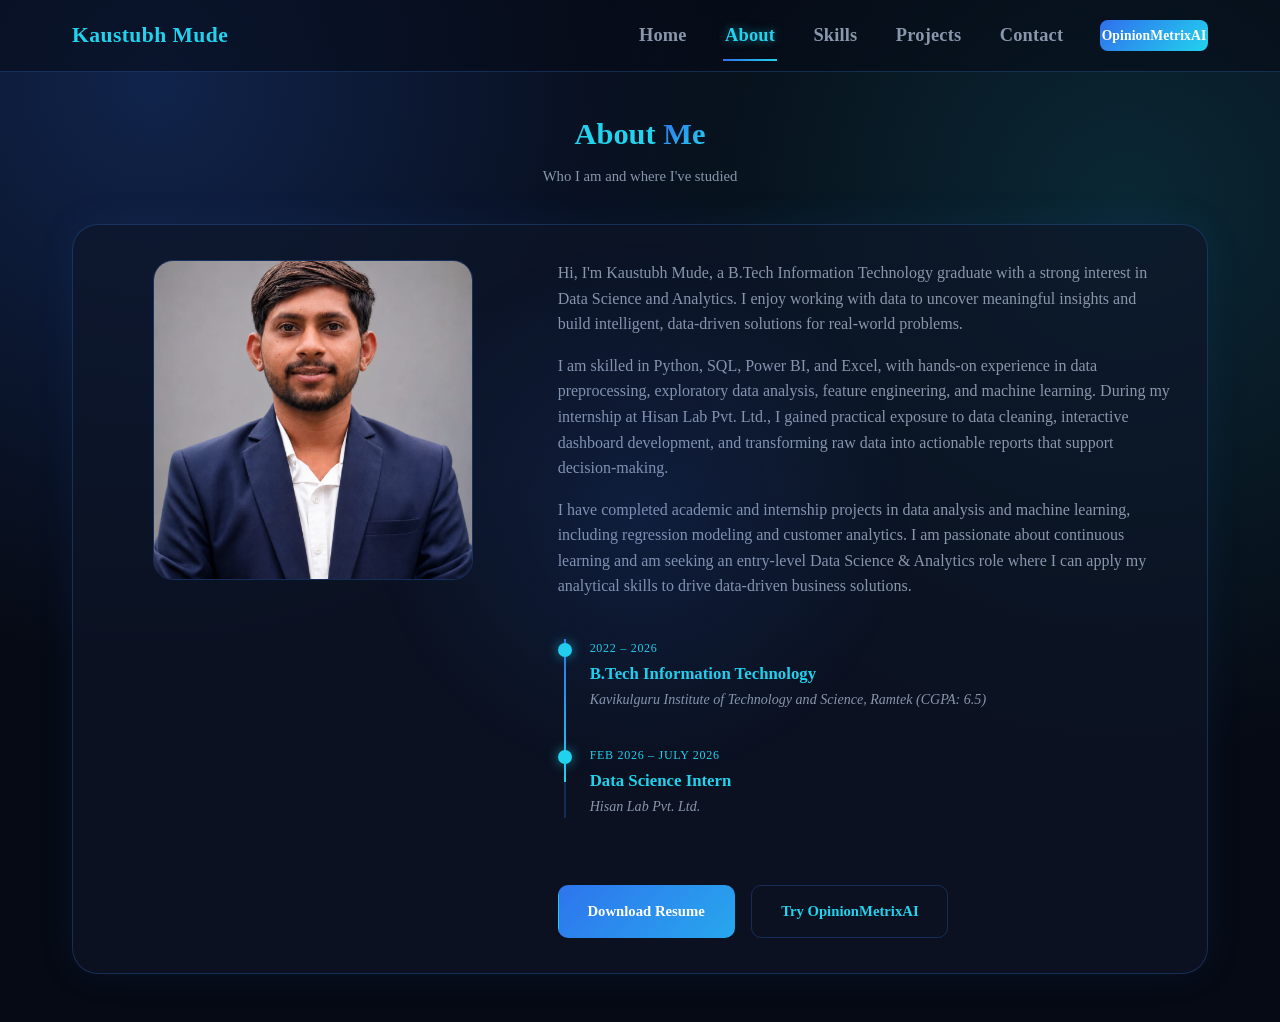
==== commit b039eff4: "Add OpinionMetrixAI project and cross-page live app links" ====
--- a/about.html
+++ b/about.html
@@ -57,6 +57,7 @@
       <a href="skills.html">Skills</a>
       <a href="projects.html">Projects</a>
       <a href="contact.html">Contact</a>
+      <a href="https://opinionmetrixai.onrender.com" target="_blank" rel="noopener" class="nav-highlight">OpinionMetrixAI</a>
     </div>
   </div>
 </nav>
@@ -108,6 +109,9 @@
 
         <a href="Kaustubh_Mude_Resume.pdf" class="btn btn-primary btn-pulse" target="_blank" rel="noopener" style="margin-top:2rem; display:inline-flex;">
           Download Resume
+        </a>
+        <a href="https://opinionmetrixai.onrender.com" class="btn btn-ghost" target="_blank" rel="noopener" style="margin-top:2rem; margin-left:.8rem; display:inline-flex;">
+          Try OpinionMetrixAI
         </a>
       </div>
     </div>
--- a/style.css
+++ b/style.css
@@ -120,6 +120,17 @@
 .nav-links a:hover::after{ width:100%; }
 .nav-links a.active{ color:var(--cyan); }
 .nav-links a.active::after{ width:100%; }
+
+.nav-highlight{
+  background:var(--grad); color:#fff !important; padding:.35rem .85rem; border-radius:8px;
+  font-size:.85rem !important; letter-spacing:.02em;
+  transition:box-shadow .25s var(--ease), transform .25s var(--ease) !important;
+}
+.nav-highlight::after{ display:none !important; }
+.nav-highlight:hover{
+  box-shadow:0 0 18px rgba(47,111,237,0.55); transform:translateY(-2px);
+  color:#fff !important;
+}
 
 /* Animated hamburger -> X */
 .nav-toggle{
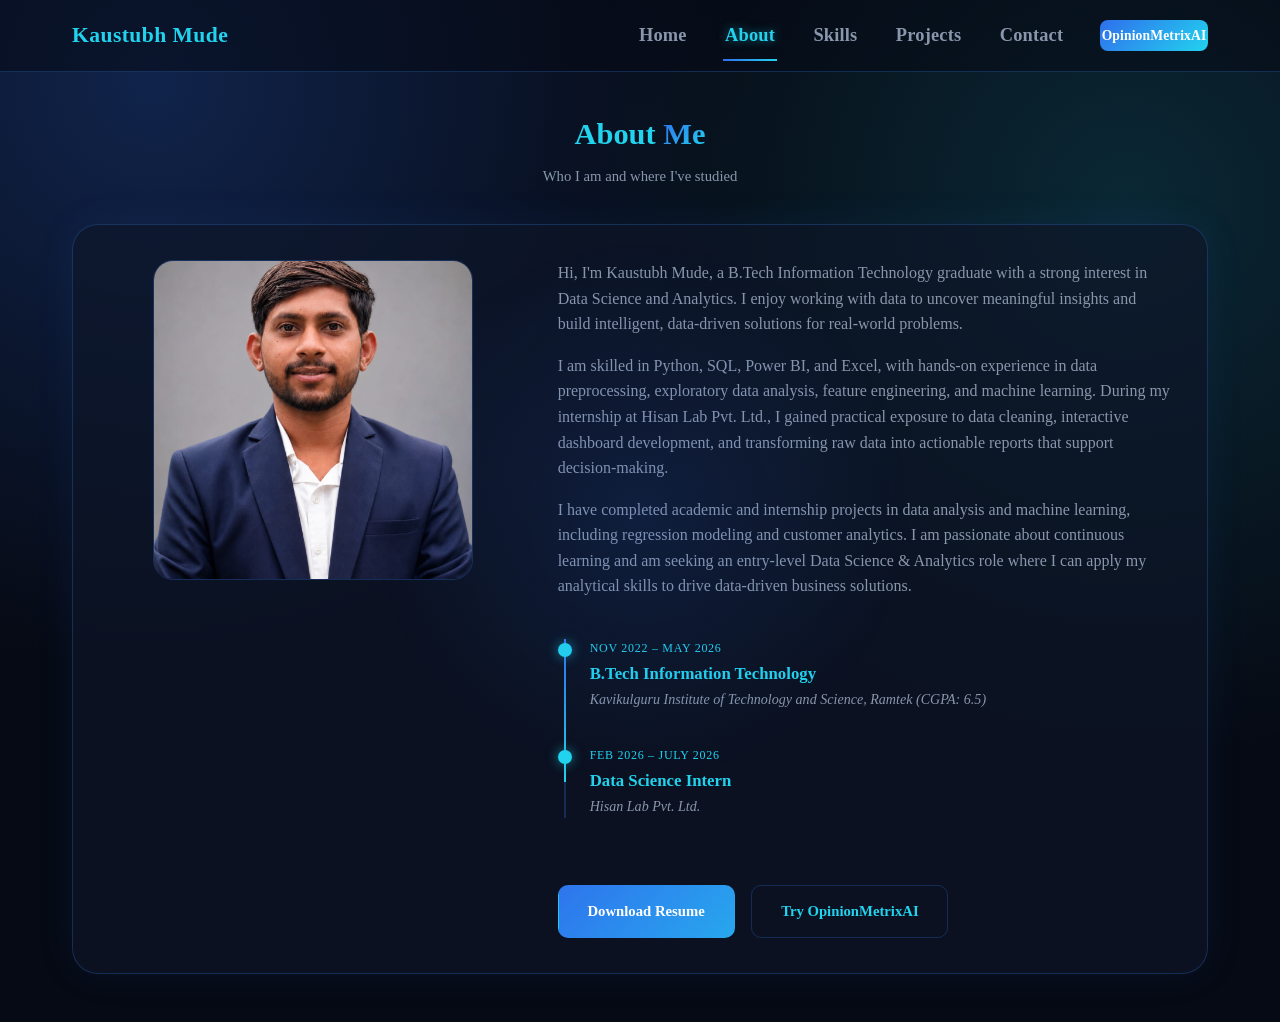
==== commit 2f48a6b4: "Update resume PDF and contact details - Replace resume with latest version - Change email to kaustub" ====
--- a/about.html
+++ b/about.html
@@ -74,7 +74,7 @@
           </div>
           <div class="flip-back">
             <h4>Quick facts</h4>
-            <p>📍 Based in Nagpur, Maharashtra</p>
+            <p>📍 Based in Pune, Maharashtra</p>
             <p>🎓 B.Tech IT, Kavikulguru Institute of Technology and Science</p>
             <p>💻 Loves building end-to-end ML pipelines</p>
             <p>📊 Passionate about Data Science & Analytics</p>
@@ -94,7 +94,7 @@
 
           <div class="timeline-item">
             <span class="timeline-dot"></span>
-            <div class="timeline-year">2022 – 2026</div>
+            <div class="timeline-year">Nov 2022 – May 2026</div>
             <div class="timeline-title">B.Tech Information Technology</div>
             <div class="timeline-sub">Kavikulguru Institute of Technology and Science, Ramtek (CGPA: 6.5)</div>
           </div>
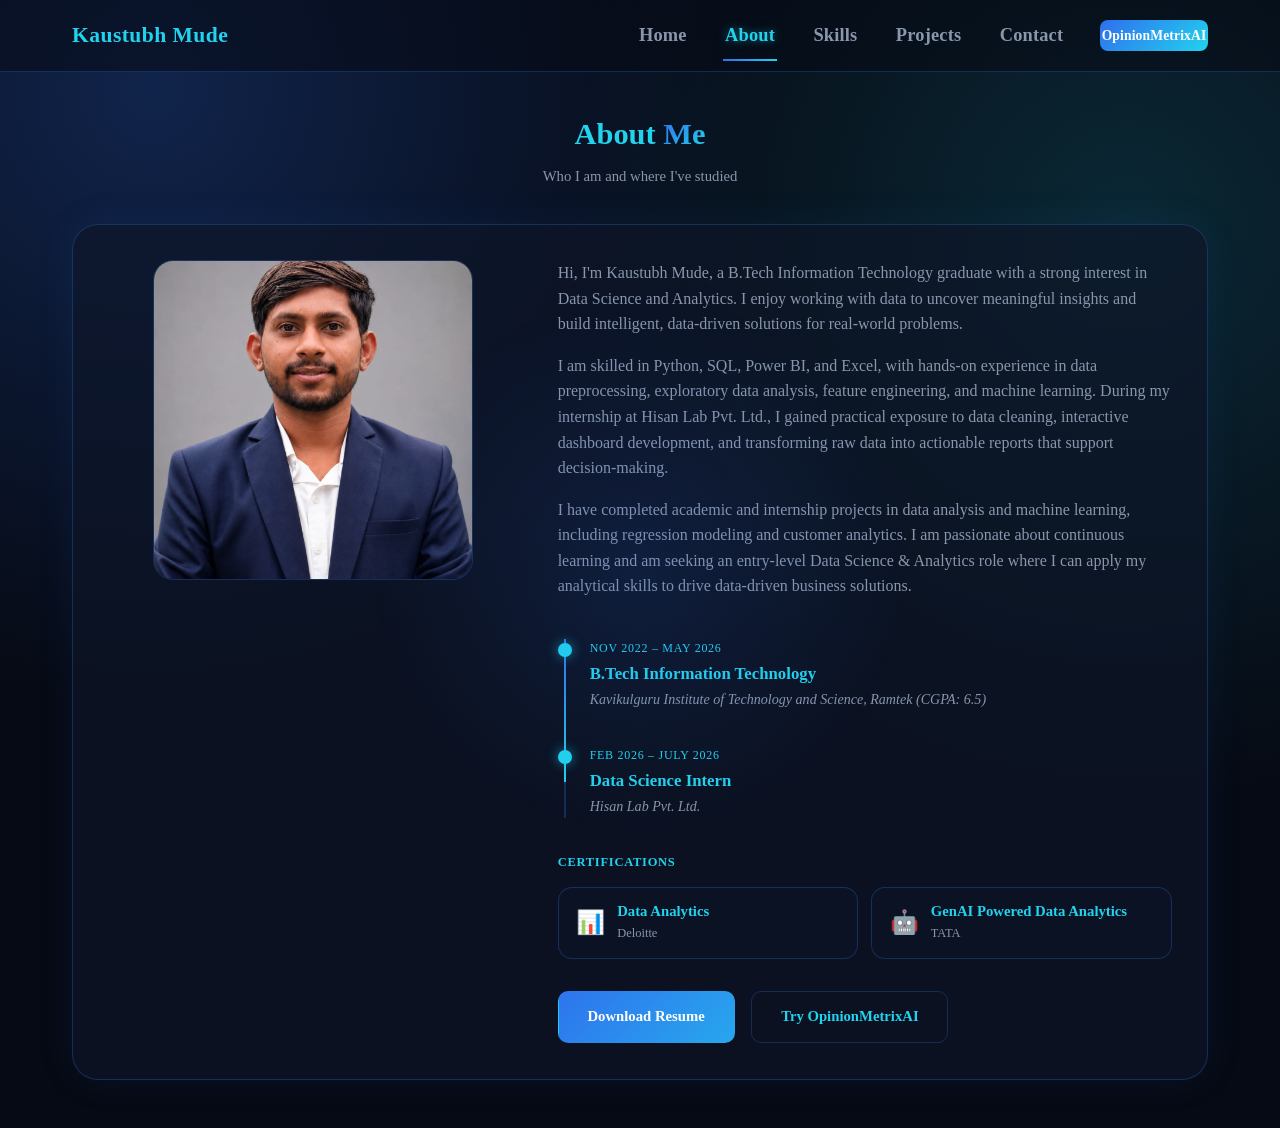
==== commit 97d96cfd: "Add certifications and BI skills to match resume - Add Certifications section to About page (Data An" ====
--- a/about.html
+++ b/about.html
@@ -39,6 +39,38 @@
   .flip-card:hover::before{
     opacity:1;
   }
+
+  /* Certifications */
+  .certs{ margin-top:2.2rem; }
+  .certs-title{
+    font-size:.78rem;
+    color:var(--cyan);
+    text-transform:uppercase;
+    letter-spacing:.06em;
+    font-weight:var(--fw-bold);
+    margin-bottom:.9rem;
+  }
+  .cert-row{ display:flex; flex-wrap:wrap; gap:.8rem; }
+  .cert-card{
+    display:flex;
+    align-items:center;
+    gap:.75rem;
+    background:#0b1224;
+    border:1px solid var(--border);
+    border-radius:14px;
+    padding:.85rem 1.1rem;
+    flex:1 1 230px;
+    min-width:0;
+    transition:transform .3s var(--ease), border-color .3s var(--ease), box-shadow .3s var(--ease);
+  }
+  .cert-card:hover{
+    transform:translateY(-3px);
+    border-color:var(--blue);
+    box-shadow:0 10px 26px rgba(47,111,237,0.18);
+  }
+  .cert-badge{ font-size:1.45rem; line-height:1; flex:none; }
+  .cert-name{ font-size:.92rem; font-weight:var(--fw-semibold); line-height:1.35; }
+  .cert-issuer{ font-size:.78rem; color:var(--muted); margin-top:.15rem; }
 </style>
 </head>
 <body>
@@ -107,6 +139,26 @@
           </div>
         </div>
 
+        <div class="certs">
+          <div class="certs-title">Certifications</div>
+          <div class="cert-row">
+            <div class="cert-card">
+              <span class="cert-badge">📊</span>
+              <div>
+                <div class="cert-name">Data Analytics</div>
+                <div class="cert-issuer">Deloitte</div>
+              </div>
+            </div>
+            <div class="cert-card">
+              <span class="cert-badge">🤖</span>
+              <div>
+                <div class="cert-name">GenAI Powered Data Analytics</div>
+                <div class="cert-issuer">TATA</div>
+              </div>
+            </div>
+          </div>
+        </div>
+
         <a href="Kaustubh_Mude_Resume.pdf" class="btn btn-primary btn-pulse" target="_blank" rel="noopener" style="margin-top:2rem; display:inline-flex;">
           Download Resume
         </a>
